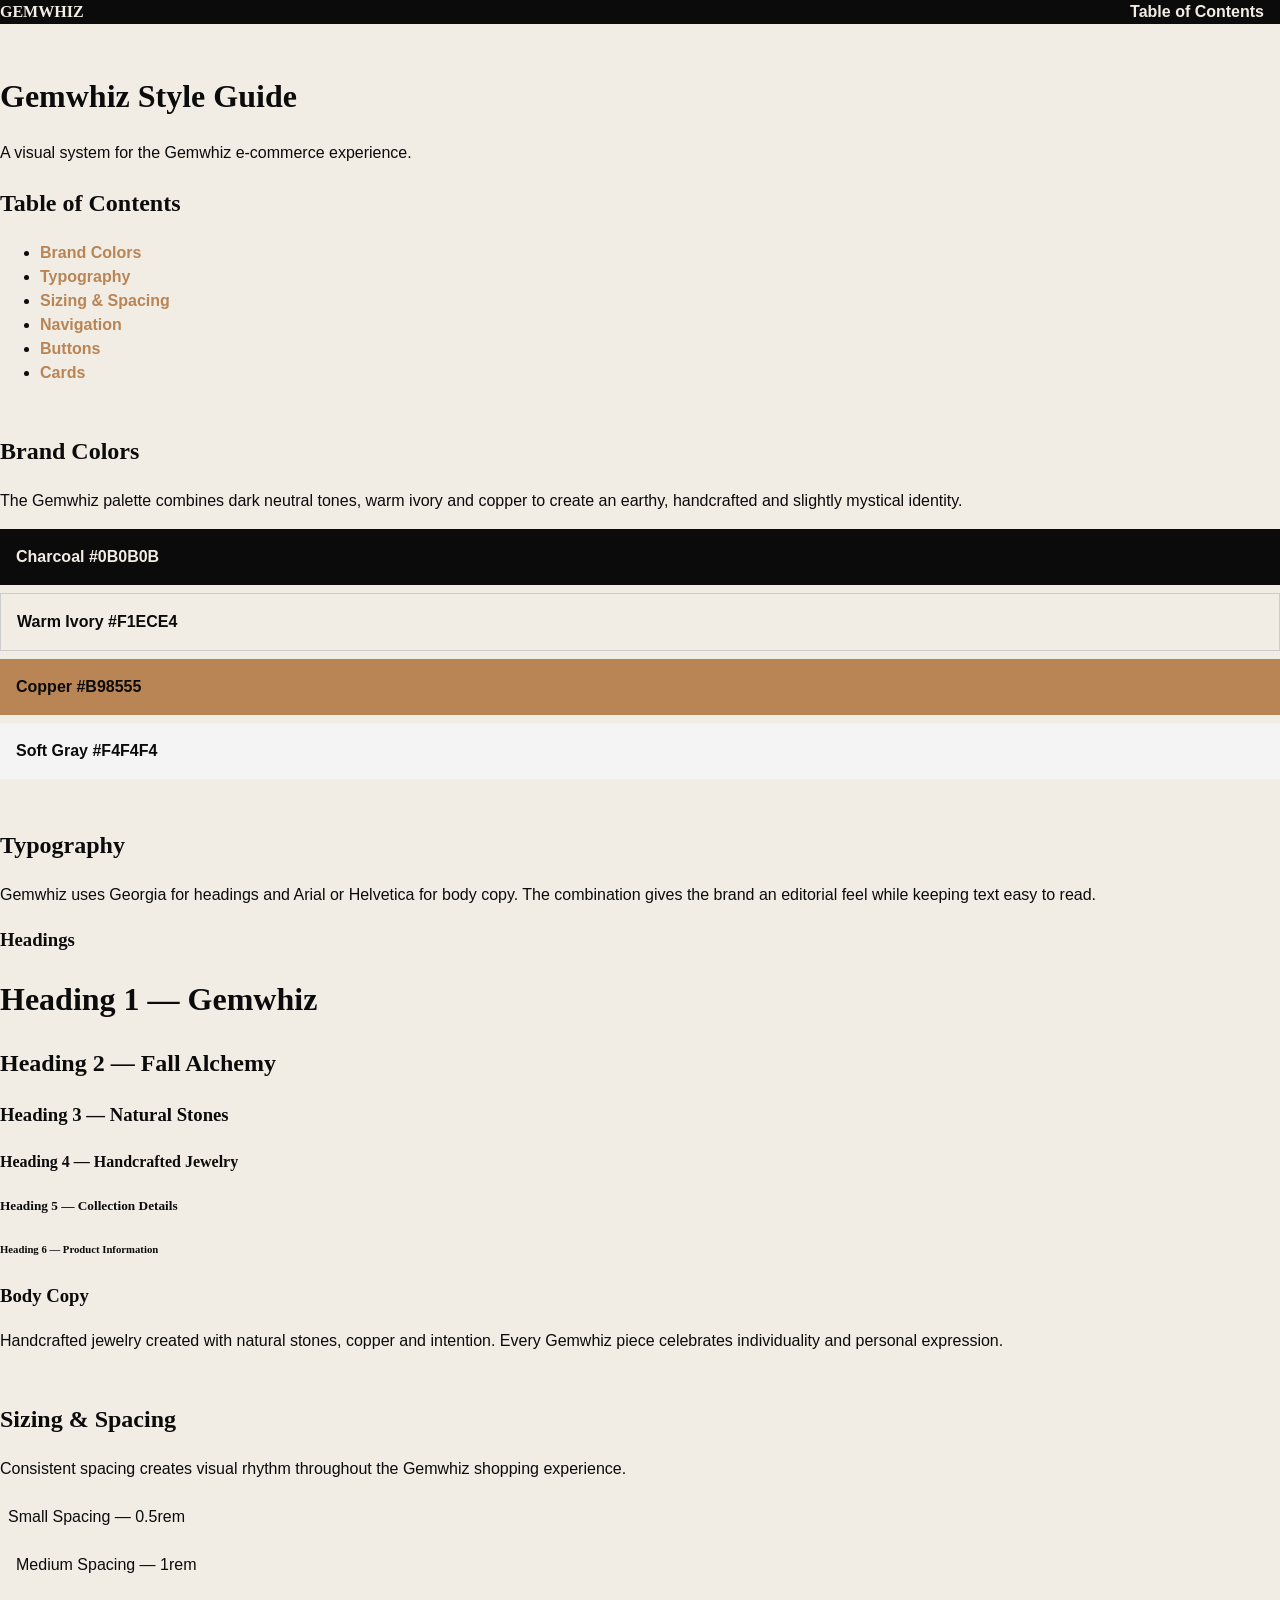
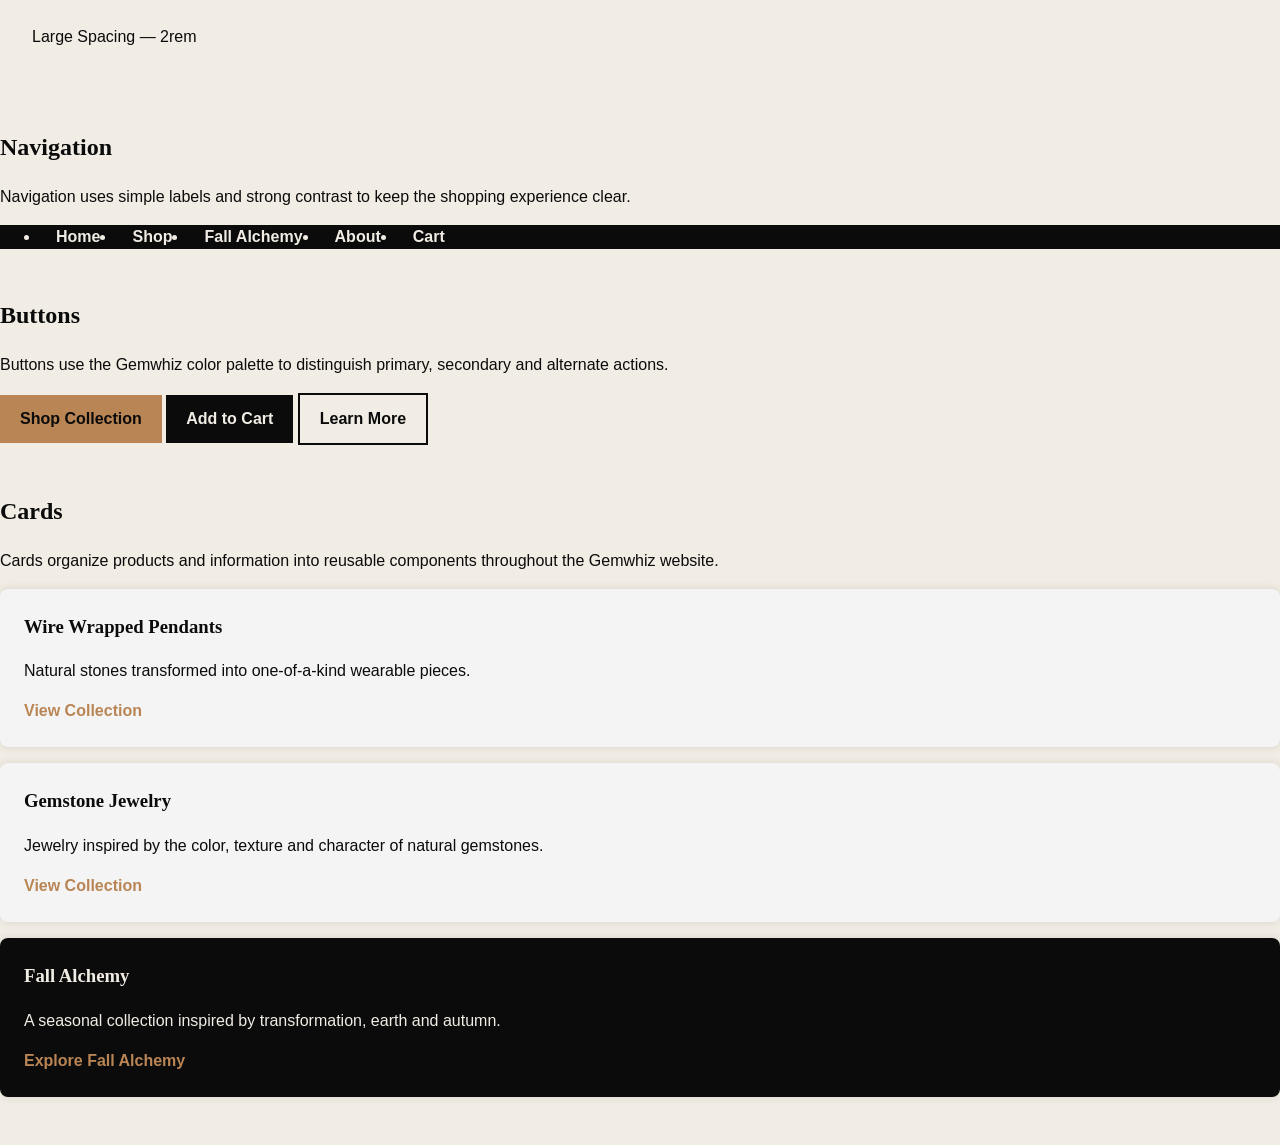
==== martin.terrence/styleguide/index.html @ 78b03240 "Add Gemwhiz style guide" ====
<!DOCTYPE html>
<html lang="en">

<head>
    <meta charset="UTF-8">
    <title>Gemwhiz Style Guide</title>

    <meta name="viewport" content="width=device-width">

    <link rel="stylesheet" href="../lib/css/styleguide.css">
    <link rel="stylesheet" href="../lib/css/gridsystem.css">
    <link rel="stylesheet" href="../css/storetheme.css">
</head>

<body>

    <!-- HEADER -->
    <header class="navbar">
        <div class="container display-flex">
            <div class="flex-none">
                <h1>GEMWHIZ</h1>
            </div>

            <div class="flex-stretch"></div>

            <nav class="flex-none nav">
                <ul class="container display-flex">
                    <li>
                        <a href="#tableofcontents">Table of Contents</a>
                    </li>
                </ul>
            </nav>
        </div>
    </header>


    <!-- TABLE OF CONTENTS -->
    <div class="container style-section" id="tableofcontents">
        <div class="card soft">

            <h1>Gemwhiz Style Guide</h1>

            <p>
                A visual system for the Gemwhiz e-commerce experience.
            </p>

            <h2>Table of Contents</h2>

            <ul>
                <li><a href="#colors">Brand Colors</a></li>
                <li><a href="#typography">Typography</a></li>
                <li><a href="#sizing">Sizing &amp; Spacing</a></li>
                <li><a href="#navigation">Navigation</a></li>
                <li><a href="#buttons">Buttons</a></li>
                <li><a href="#cards">Cards</a></li>
            </ul>

        </div>
    </div>


    <!-- COLORS -->
    <div class="container style-section" id="colors">
        <div class="card soft">

            <h2>Brand Colors</h2>

            <p>
                The Gemwhiz palette combines dark neutral tones,
                warm ivory and copper to create an earthy,
                handcrafted and slightly mystical identity.
            </p>

            <div class="color-swatch color-charcoal">
                Charcoal #0B0B0B
            </div>

            <div class="color-swatch color-ivory">
                Warm Ivory #F1ECE4
            </div>

            <div class="color-swatch color-copper">
                Copper #B98555
            </div>

            <div class="color-swatch color-offwhite">
                Soft Gray #F4F4F4
            </div>

        </div>
    </div>


    <!-- TYPOGRAPHY -->
    <div class="container style-section" id="typography">
        <div class="card soft">

            <h2>Typography</h2>

            <p>
                Gemwhiz uses Georgia for headings and Arial or
                Helvetica for body copy. The combination gives the
                brand an editorial feel while keeping text easy to read.
            </p>

            <h3>Headings</h3>

            <h1>Heading 1 — Gemwhiz</h1>
            <h2>Heading 2 — Fall Alchemy</h2>
            <h3>Heading 3 — Natural Stones</h3>
            <h4>Heading 4 — Handcrafted Jewelry</h4>
            <h5>Heading 5 — Collection Details</h5>
            <h6>Heading 6 — Product Information</h6>

            <h3>Body Copy</h3>

            <p>
                Handcrafted jewelry created with natural stones,
                copper and intention. Every Gemwhiz piece celebrates
                individuality and personal expression.
            </p>

        </div>
    </div>


    <!-- SIZING -->
    <div class="container style-section" id="sizing">
        <div class="card soft">

            <h2>Sizing &amp; Spacing</h2>

            <p>
                Consistent spacing creates visual rhythm throughout
                the Gemwhiz shopping experience.
            </p>

            <div class="spacing-small">
                Small Spacing — 0.5rem
            </div>

            <div class="spacing-medium">
                Medium Spacing — 1rem
            </div>

            <div class="spacing-large">
                Large Spacing — 2rem
            </div>

        </div>
    </div>


    <!-- NAVIGATION -->
    <div class="container style-section" id="navigation">
        <div class="card soft">

            <h2>Navigation</h2>

            <p>
                Navigation uses simple labels and strong contrast
                to keep the shopping experience clear.
            </p>

            <nav class="navbar">
                <ul class="display-flex">
                    <li><a href="#">Home</a></li>
                    <li><a href="#">Shop</a></li>
                    <li><a href="#">Fall Alchemy</a></li>
                    <li><a href="#">About</a></li>
                    <li><a href="#">Cart</a></li>
                </ul>
            </nav>

        </div>
    </div>


    <!-- BUTTONS -->
    <div class="container style-section" id="buttons">
        <div class="card soft">

            <h2>Buttons</h2>

            <p>
                Buttons use the Gemwhiz color palette to distinguish
                primary, secondary and alternate actions.
            </p>

            <a href="#" class="button button-primary">
                Shop Collection
            </a>

            <a href="#" class="button button-dark">
                Add to Cart
            </a>

            <a href="#" class="button button-outline">
                Learn More
            </a>

        </div>
    </div>


    <!-- CARDS -->
    <div class="container style-section" id="cards">
        <div class="card soft">

            <h2>Cards</h2>

            <p>
                Cards organize products and information into reusable
                components throughout the Gemwhiz website.
            </p>

            <div class="gem-card">
                <h3>Wire Wrapped Pendants</h3>
                <p>
                    Natural stones transformed into one-of-a-kind
                    wearable pieces.
                </p>
                <a href="#">View Collection</a>
            </div>

            <div class="gem-card">
                <h3>Gemstone Jewelry</h3>
                <p>
                    Jewelry inspired by the color, texture and
                    character of natural gemstones.
                </p>
                <a href="#">View Collection</a>
            </div>

            <div class="gem-card gem-card-dark">
                <h3>Fall Alchemy</h3>
                <p>
                    A seasonal collection inspired by transformation,
                    earth and autumn.
                </p>
                <a href="#">Explore Fall Alchemy</a>
            </div>

        </div>
    </div>


</body>
</html>
---- martin.terrence/lib/css/styleguide.css ----
/* CSS REST */

*, * ::after, *::before {
	box-sizing:border-box ;
}

:root ; {
	--color-neutral-light:#eee;
	--color-neutral-medium:#999;
	--color-neutral-dark:#555;
	--header-height:3rem;
	--spacing: 1rem;

}

body {
	margin:0;
	font-size:100% ;
	font-family:Helvetica, Arial, sans-serif;
}

h1,
h2,
h3,
h4,
h5,
h6,{
	font-family: Georgia, "Times New Roman", serif;
}

a{
	color:inherit;
	font-weight: bold;
	text-decoration: none;
}
a:hoover {
	text-decoration: underline;
}





/* LAYOUT CLASSES */

.container:{
	max-width:1200px;
	margin-right: auto;
	margin-left: auto;
}



.display-flex { display:flex; }
.display-inline-flex { display:inline-flex; }
.display-block { display:block; }
.display-inline-block { display:display-inline-block; }

.flex-stretch { flex: 1 1 auto; }
.flex-none { flex: none; }

.flex-align-center { align-items:center; }
.flex-justify-center { justify-content:center; }



/* COMPONET CLASSES */

.nav ul {
	list-style-type:none ;
	margin-top: 0;
	margin-bottom: 0;
	padding-left: 0;
}





.navbar {
	background-color:var (--color-neutral-dark) ;
	color:var (--color white);
	line-height:var (--header-height) ;
}

.navbar h1 {
	font-size:1em;
	margin:0;
	font-family:  ;
}

.navbar a {
	padding:0 1em ;
}
---- martin.terrence/css/storetheme.css ----
/* GEMWHIZ STORE THEME */

:root {
    --color-charcoal: #0B0B0B;
    --color-ivory: #F1ECE4;
    --color-copper: #B98555;
    --color-offwhite: #F4F4F4;

    --font-heading: Georgia, "Times New Roman", serif;
    --font-body: Arial, Helvetica, sans-serif;

    --spacing: 1rem;
}


/* BASE */

body {
    background-color: var(--color-ivory);
    color: var(--color-charcoal);
    font-family: var(--font-body);
    line-height: 1.5;
}

h1,
h2,
h3,
h4,
h5,
h6 {
    font-family: var(--font-heading);
}

a {
    color: var(--color-copper);
}


/* GEMWHIZ NAVIGATION */

.navbar {
    background-color: var(--color-charcoal);
    color: var(--color-ivory);
}

.navbar a {
    color: var(--color-ivory);
}

.navbar a:hover {
    color: var(--color-copper);
}


/* BRAND COLOR EXAMPLES */

.color-swatch {
    padding: 1rem;
    margin-bottom: 0.5rem;
    font-weight: bold;
}

.color-charcoal {
    background-color: var(--color-charcoal);
    color: var(--color-ivory);
}

.color-ivory {
    background-color: var(--color-ivory);
    color: var(--color-charcoal);
    border: 1px solid #ccc;
}

.color-copper {
    background-color: var(--color-copper);
    color: var(--color-charcoal);
}

.color-offwhite {
    background-color: var(--color-offwhite);
    color: var(--color-charcoal);
}


/* BUTTONS */

.button {
    display: inline-block;
    padding: 0.75rem 1.25rem;
    border: none;
    text-decoration: none;
    font-family: var(--font-body);
    font-weight: bold;
    cursor: pointer;
}

.button-primary {
    background-color: var(--color-copper);
    color: var(--color-charcoal);
}

.button-dark {
    background-color: var(--color-charcoal);
    color: var(--color-ivory);
}

.button-outline {
    background-color: transparent;
    color: var(--color-charcoal);
    border: 2px solid var(--color-charcoal);
}


/* GEMWHIZ CARDS */

.gem-card {
    background-color: var(--color-offwhite);
    border-radius: 0.5rem;
    padding: 1.5rem;
    margin-bottom: 1rem;
    box-shadow: 0 0 10px rgba(0, 0, 0, 0.1);
}

.gem-card h3 {
    margin-top: 0;
}

.gem-card-dark {
    background-color: var(--color-charcoal);
    color: var(--color-ivory);
}


/* STYLE GUIDE SPACING */

.style-section {
    margin-top: 3rem;
    margin-bottom: 3rem;
}

.spacing-small {
    padding: 0.5rem;
}

.spacing-medium {
    padding: 1rem;
}

.spacing-large {
    padding: 2rem;
}
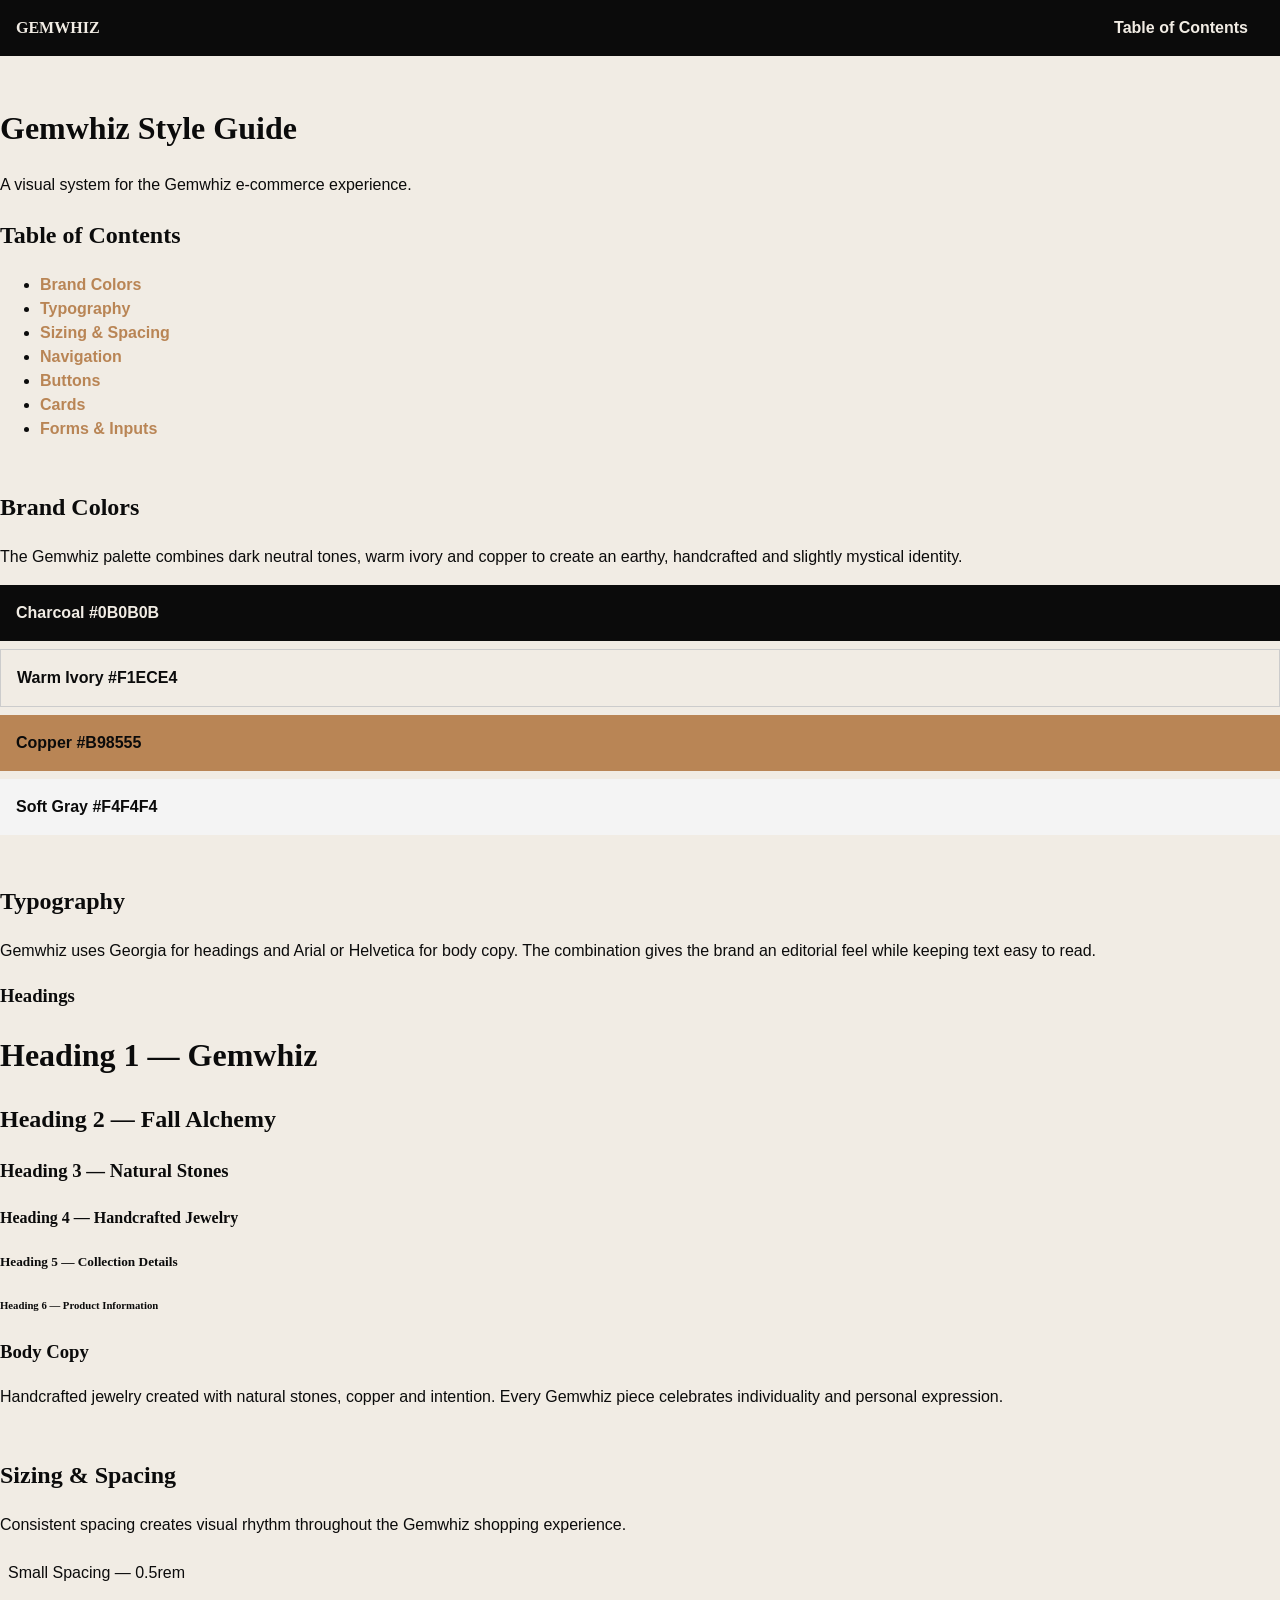
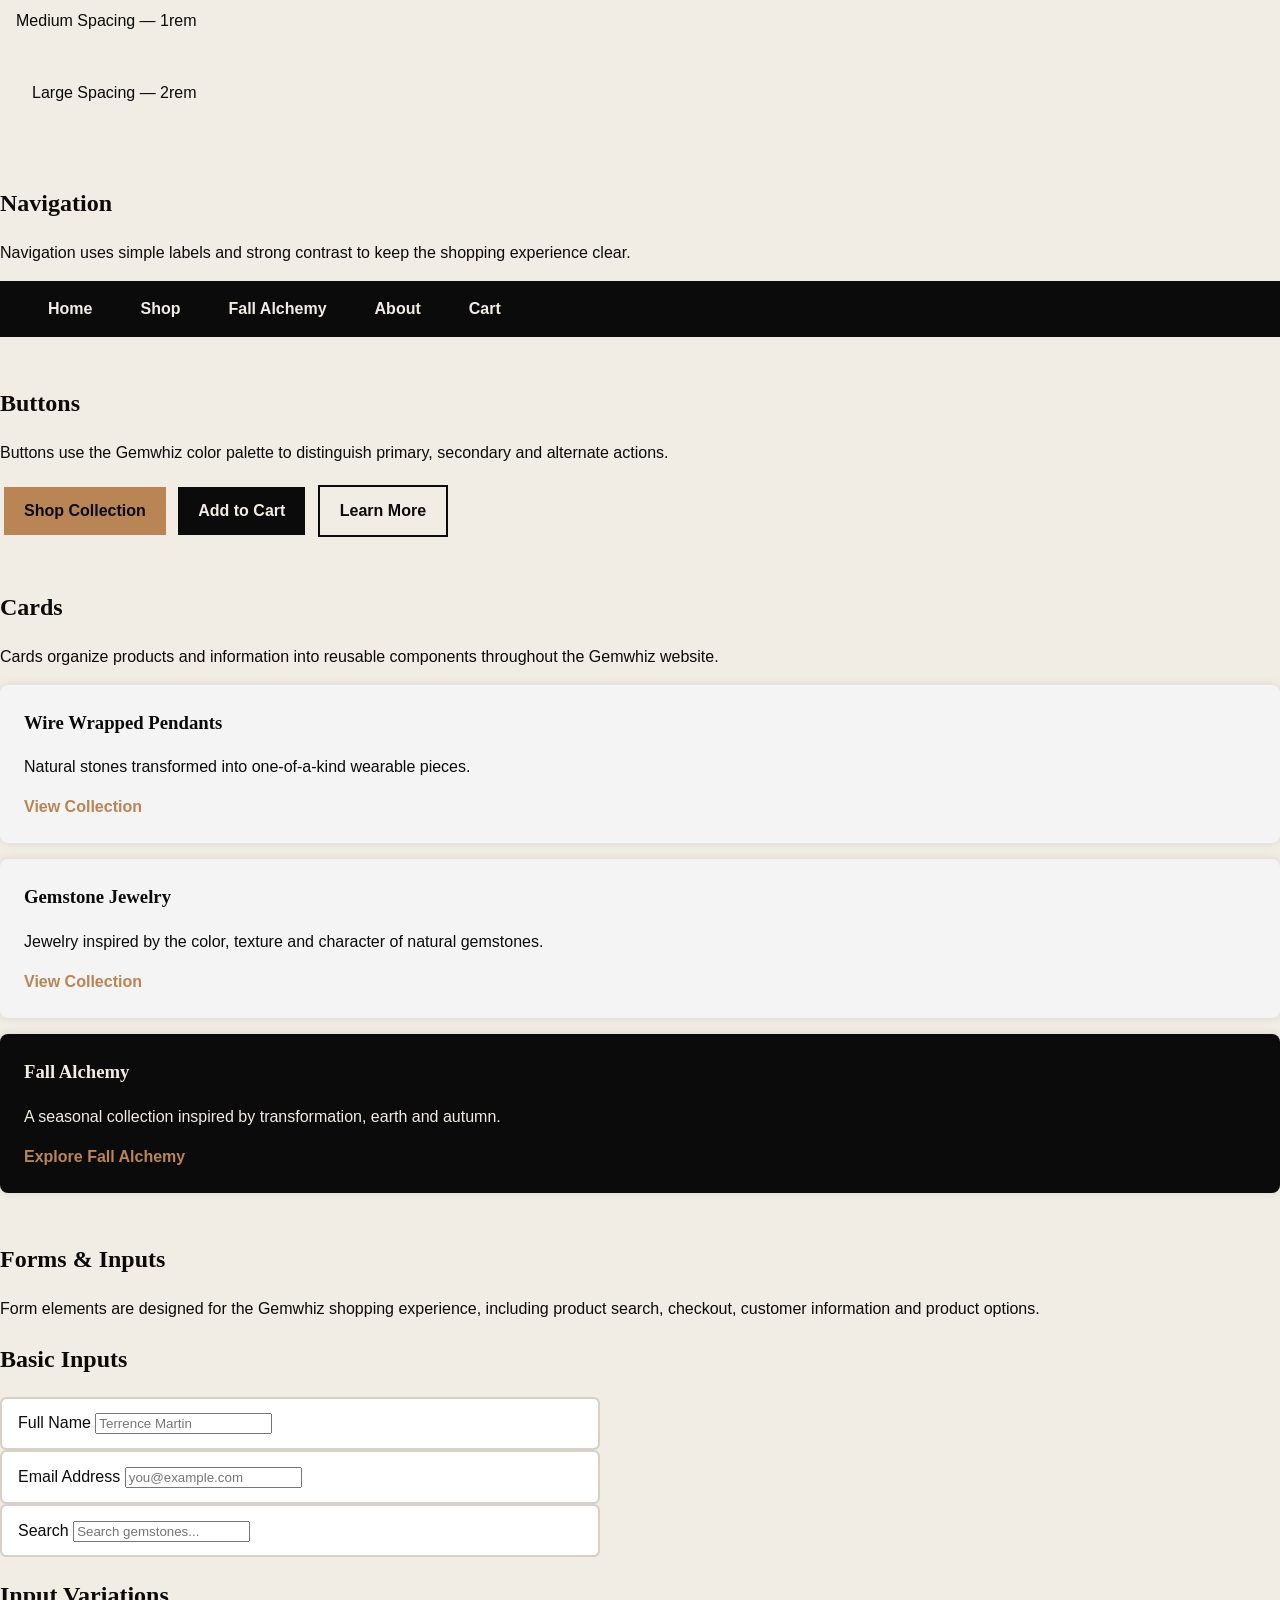
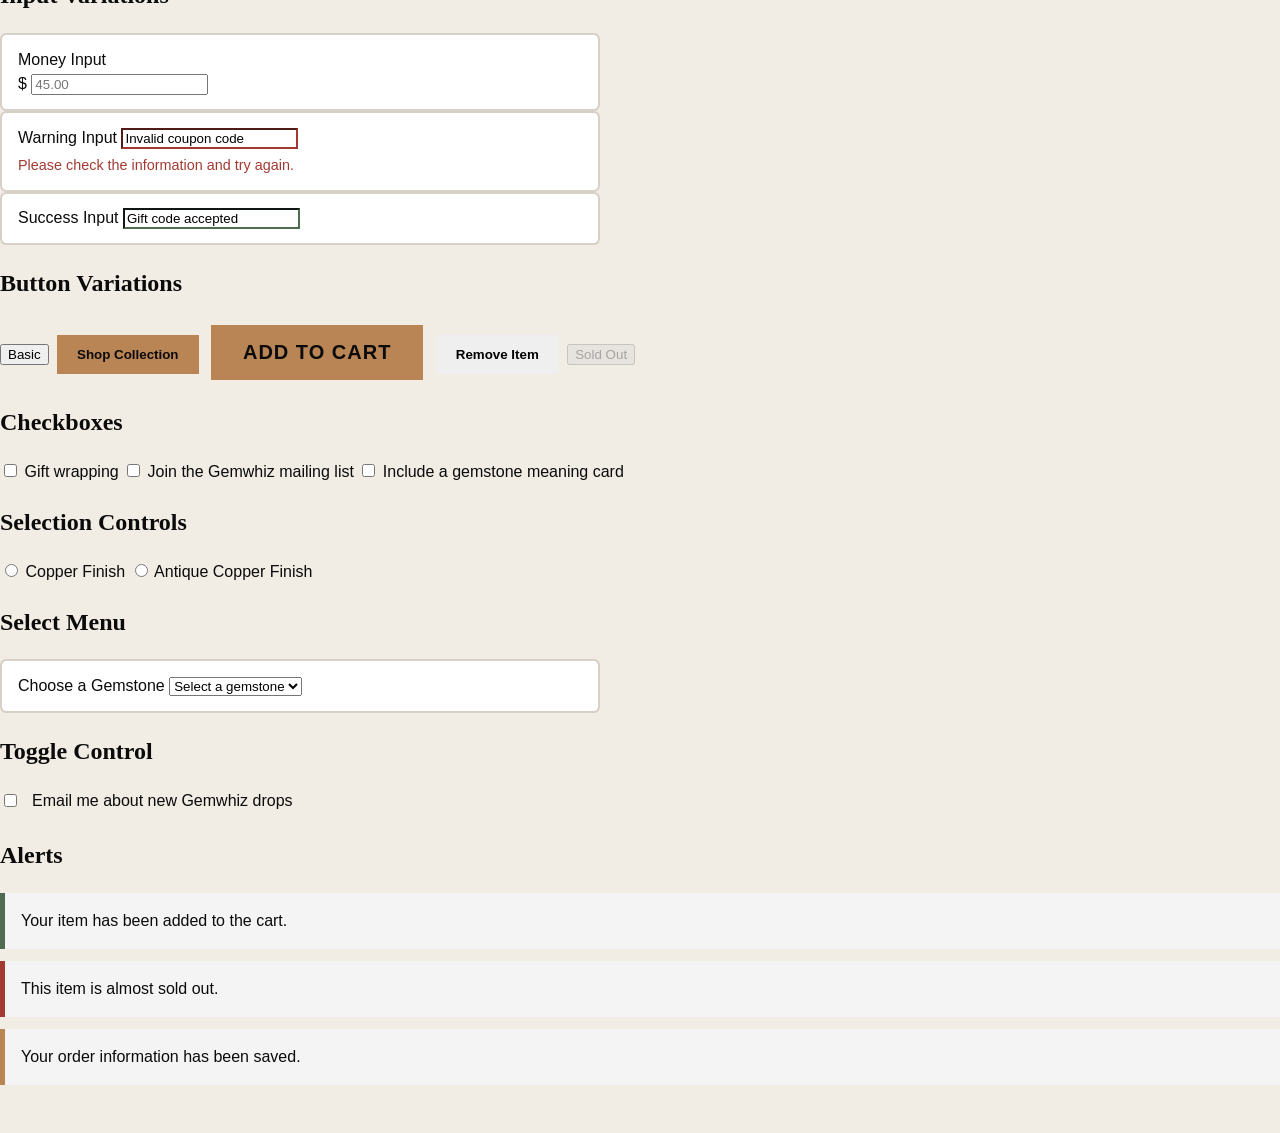
==== commit 61357865: "Add Session 5 form elements" ====
--- a/martin.terrence/styleguide/index.html
+++ b/martin.terrence/styleguide/index.html
@@ -53,6 +53,7 @@
                 <li><a href="#navigation">Navigation</a></li>
                 <li><a href="#buttons">Buttons</a></li>
                 <li><a href="#cards">Cards</a></li>
+                <li><a href="#forms">Forms &amp; Inputs</a></li>
             </ul>
 
         </div>
@@ -245,5 +246,192 @@
     </div>
 
 
+    <!-- FORMS -->
+    <div class="container style-section" id="forms">
+        <div class="card soft">
+
+            <h2>Forms &amp; Inputs</h2>
+
+            <p>
+                Form elements are designed for the Gemwhiz shopping
+                experience, including product search, checkout,
+                customer information and product options.
+            </p>
+
+
+            <!-- BASIC INPUTS -->
+            <h2>Basic Inputs</h2>
+
+            <div class="form-control">
+                <label for="name">Full Name</label>
+                <input type="text" id="name" placeholder="Terrence Martin">
+            </div>
+
+            <div class="form-control">
+                <label for="email">Email Address</label>
+                <input type="email" id="email" placeholder="you@example.com">
+            </div>
+
+            <div class="form-control">
+                <label for="search">Search</label>
+                <input type="search" id="search" placeholder="Search gemstones...">
+            </div>
+
+
+            <!-- INPUT VARIATIONS -->
+            <h2>Input Variations</h2>
+
+            <div class="form-control">
+                <label for="price">Money Input</label>
+
+                <div class="money-input">
+                    <span>$</span>
+                    <input type="number" id="price" placeholder="45.00">
+                </div>
+            </div>
+
+            <div class="form-control">
+                <label for="coupon">Warning Input</label>
+                <input
+                    type="text"
+                    id="coupon"
+                    class="input-warning"
+                    value="Invalid coupon code"
+                >
+
+                <span class="form-message warning-message">
+                    Please check the information and try again.
+                </span>
+            </div>
+
+            <div class="form-control">
+                <label for="giftcode">Success Input</label>
+                <input
+                    type="text"
+                    id="giftcode"
+                    class="input-success"
+                    value="Gift code accepted"
+                >
+            </div>
+
+
+            <!-- BUTTON VARIATIONS -->
+            <h2>Button Variations</h2>
+
+            <div class="button-examples">
+
+                <button type="button">
+                    Basic
+                </button>
+
+                <button type="button" class="button button-primary">
+                    Shop Collection
+                </button>
+
+                <button type="button" class="button button-hero">
+                    Add to Cart
+                </button>
+
+                <button type="button" class="button button-warning">
+                    Remove Item
+                </button>
+
+                <button type="button" disabled>
+                    Sold Out
+                </button>
+
+            </div>
+
+
+            <!-- CHECKBOXES -->
+            <h2>Checkboxes</h2>
+
+            <div class="form-options">
+
+                <label>
+                    <input type="checkbox">
+                    Gift wrapping
+                </label>
+
+                <label>
+                    <input type="checkbox">
+                    Join the Gemwhiz mailing list
+                </label>
+
+                <label>
+                    <input type="checkbox">
+                    Include a gemstone meaning card
+                </label>
+
+            </div>
+
+
+            <!-- RADIO BUTTONS -->
+            <h2>Selection Controls</h2>
+
+            <div class="form-options">
+
+                <label>
+                    <input type="radio" name="finish" value="copper">
+                    Copper Finish
+                </label>
+
+                <label>
+                    <input type="radio" name="finish" value="antique">
+                    Antique Copper Finish
+                </label>
+
+            </div>
+
+
+            <!-- SELECT MENU -->
+            <h2>Select Menu</h2>
+
+            <div class="form-control">
+
+                <label for="gemstone">
+                    Choose a Gemstone
+                </label>
+
+                <select id="gemstone">
+                    <option>Select a gemstone</option>
+                    <option>Labradorite</option>
+                    <option>Carnelian</option>
+                    <option>Black Tourmaline</option>
+                    <option>Amazonite</option>
+                    <option>Lepidolite</option>
+                </select>
+
+            </div>
+
+
+            <!-- TOGGLE -->
+            <h2>Toggle Control</h2>
+
+            <label class="toggle-control">
+                <input type="checkbox">
+                Email me about new Gemwhiz drops
+            </label>
+
+
+            <!-- ALERTS -->
+            <h2>Alerts</h2>
+
+            <div class="alert alert-success">
+                Your item has been added to the cart.
+            </div>
+
+            <div class="alert alert-warning">
+                This item is almost sold out.
+            </div>
+
+            <div class="alert alert-info">
+                Your order information has been saved.
+            </div>
+
+        </div>
+    </div>
+
+
 </body>
 </html>
--- a/martin.terrence/css/storetheme.css
+++ b/martin.terrence/css/storetheme.css
@@ -5,6 +5,8 @@
     --color-ivory: #F1ECE4;
     --color-copper: #B98555;
     --color-offwhite: #F4F4F4;
+    --color-warning: #A33A32;
+    --color-success: #4F6B52;
 
     --font-heading: Georgia, "Times New Roman", serif;
     --font-body: Arial, Helvetica, sans-serif;
@@ -20,6 +22,7 @@
     color: var(--color-charcoal);
     font-family: var(--font-body);
     line-height: 1.5;
+    margin: 0;
 }
 
 h1,
@@ -41,10 +44,26 @@
 .navbar {
     background-color: var(--color-charcoal);
     color: var(--color-ivory);
+    padding: 1rem;
+}
+
+.navbar h1 {
+    margin: 0;
+}
+
+.navbar ul {
+    list-style: none;
+    margin: 0;
+    padding: 0;
+}
+
+.navbar li {
+    margin-left: 1rem;
 }
 
 .navbar a {
     color: var(--color-ivory);
+    text-decoration: none;
 }
 
 .navbar a:hover {
@@ -92,6 +111,7 @@
     font-family: var(--font-body);
     font-weight: bold;
     cursor: pointer;
+    margin: 0.25rem;
 }
 
 .button-primary {
@@ -108,6 +128,26 @@
     background-color: transparent;
     color: var(--color-charcoal);
     border: 2px solid var(--color-charcoal);
+}
+
+.button-danger {
+    background-color: var(--color-warning);
+    color: white;
+}
+
+.button-disabled {
+    background-color: #ddd;
+    color: #999;
+    cursor: not-allowed;
+}
+
+.button-hero {
+    background-color: var(--color-copper);
+    color: var(--color-charcoal);
+    padding: 1rem 2rem;
+    font-size: 1.25rem;
+    text-transform: uppercase;
+    letter-spacing: 0.05em;
 }
 
 
@@ -148,4 +188,170 @@
 
 .spacing-large {
     padding: 2rem;
+}
+
+
+/* FORMS */
+
+.form-group {
+    margin-bottom: 1.5rem;
+}
+
+.form-group label {
+    display: block;
+    margin-bottom: 0.4rem;
+    font-weight: bold;
+}
+
+.form-control {
+    display: block;
+    width: 100%;
+    max-width: 600px;
+    box-sizing: border-box;
+    padding: 0.8rem 1rem;
+    border: 2px solid #d6d0c7;
+    border-radius: 0.4rem;
+    background-color: white;
+    color: var(--color-charcoal);
+    font-family: var(--font-body);
+    font-size: 1rem;
+}
+
+.form-control:focus {
+    outline: none;
+    border-color: var(--color-copper);
+}
+
+.form-control::placeholder {
+    color: #888;
+}
+
+
+/* HERO INPUT */
+
+.input-hero {
+    max-width: 750px;
+    padding: 1rem 1.25rem;
+    font-size: 1.2rem;
+}
+
+
+/* MONEY INPUT */
+
+.money-field {
+    position: relative;
+    max-width: 600px;
+}
+
+.money-symbol {
+    position: absolute;
+    left: 1rem;
+    top: 50%;
+    transform: translateY(-50%);
+    color: var(--color-copper);
+    font-weight: bold;
+}
+
+.money-field .form-control {
+    padding-left: 2.5rem;
+}
+
+
+/* INPUT STATES */
+
+.input-warning {
+    border-color: var(--color-warning);
+}
+
+.input-success {
+    border-color: var(--color-success);
+}
+
+.form-message {
+    display: block;
+    margin-top: 0.35rem;
+    font-size: 0.9rem;
+}
+
+.warning-message {
+    color: var(--color-warning);
+}
+
+.success-message {
+    color: var(--color-success);
+}
+
+
+/* CHECKBOXES AND RADIO BUTTONS */
+
+.control-group {
+    margin-bottom: 1.5rem;
+}
+
+.control-option {
+    display: inline-block;
+    margin-right: 1rem;
+    margin-bottom: 0.5rem;
+}
+
+.control-option input {
+    margin-right: 0.4rem;
+    accent-color: var(--color-copper);
+}
+
+
+/* SELECT MENU */
+
+select.form-control {
+    cursor: pointer;
+}
+
+
+/* TOGGLE */
+
+.toggle-control {
+    display: flex;
+    align-items: center;
+    gap: 0.75rem;
+    margin-bottom: 1.5rem;
+}
+
+.toggle-control input {
+    accent-color: var(--color-copper);
+}
+
+
+/* ALERTS */
+
+.alert {
+    padding: 1rem;
+    margin-bottom: 0.75rem;
+    border-left: 5px solid var(--color-charcoal);
+    background-color: var(--color-offwhite);
+}
+
+.alert-success {
+    border-left-color: var(--color-success);
+}
+
+.alert-warning {
+    border-left-color: var(--color-warning);
+}
+
+.alert-info {
+    border-left-color: var(--color-copper);
+}
+
+
+/* FORMS STYLE GUIDE AREA */
+
+.form-demo {
+    background-color: var(--color-offwhite);
+    padding: 1.5rem;
+    border-radius: 0.5rem;
+    margin-bottom: 1.5rem;
+}
+
+.form-demo h3 {
+    margin-top: 0;
 }
